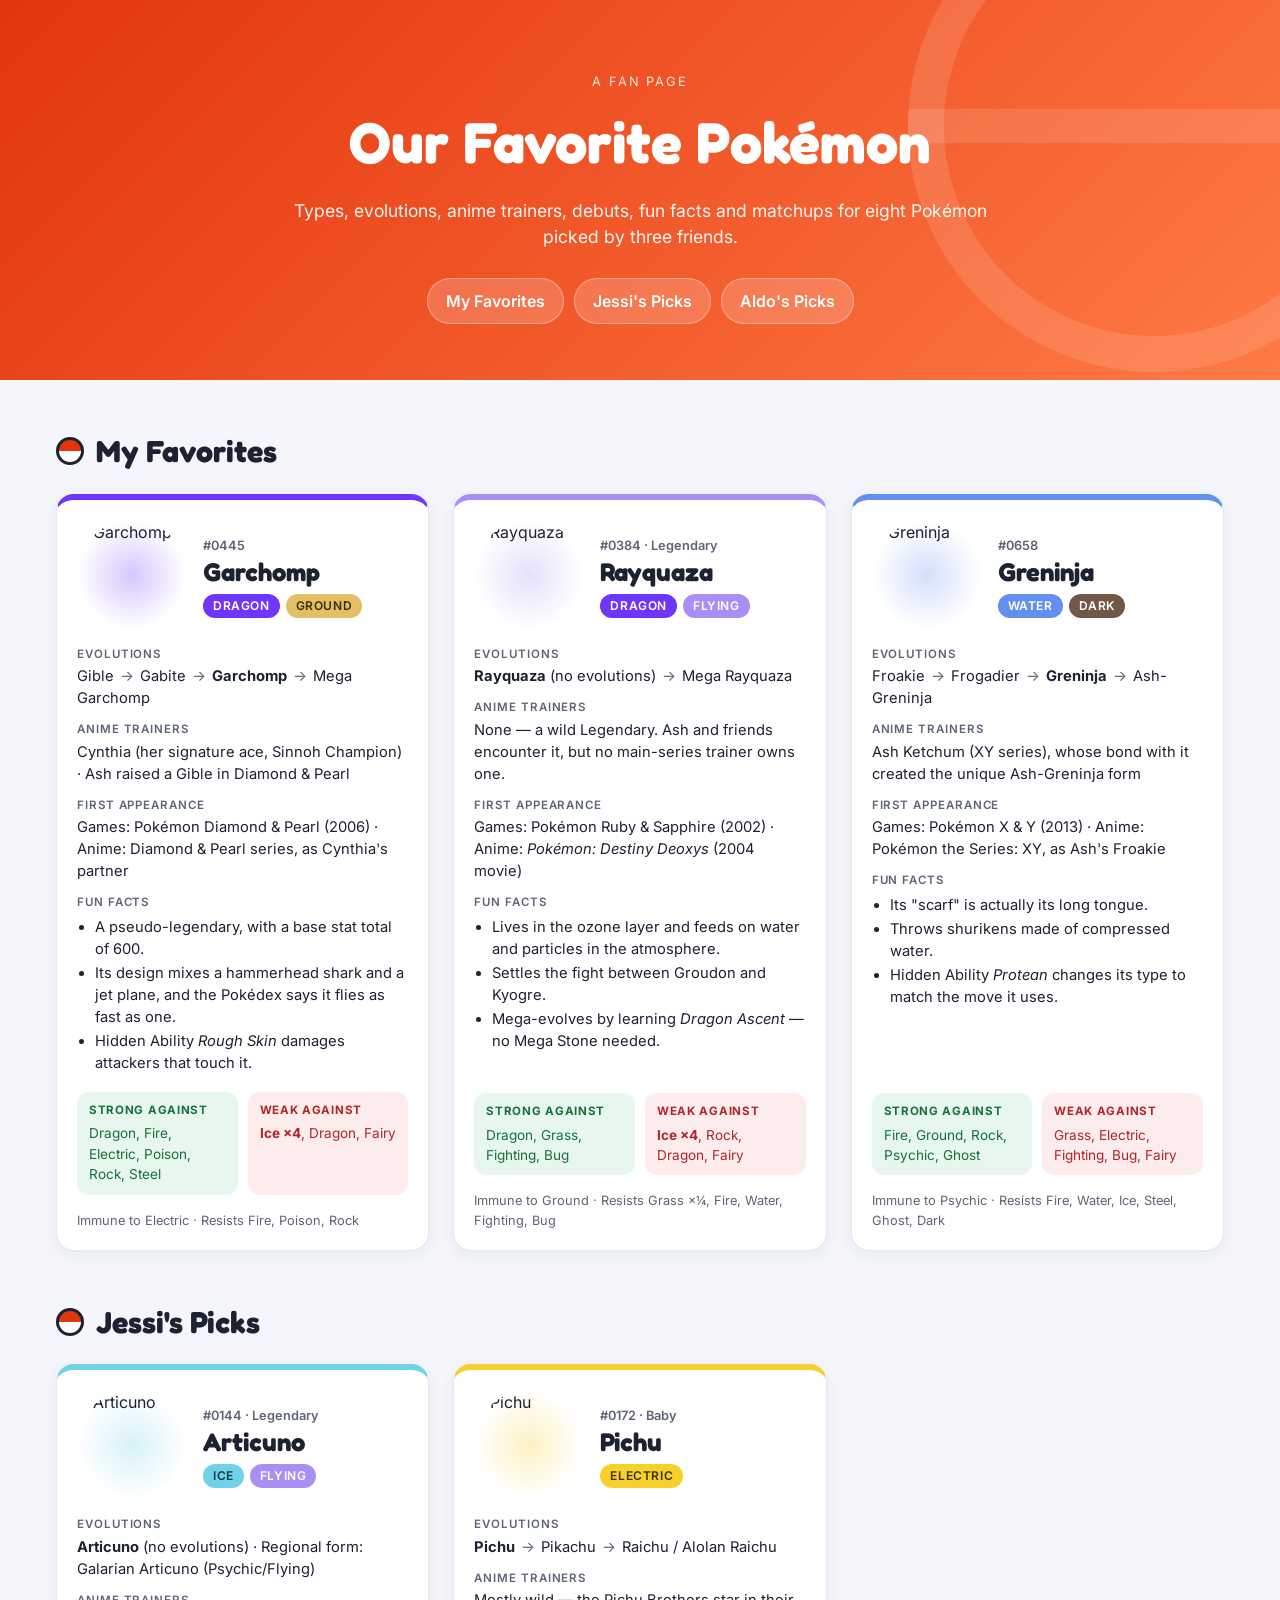
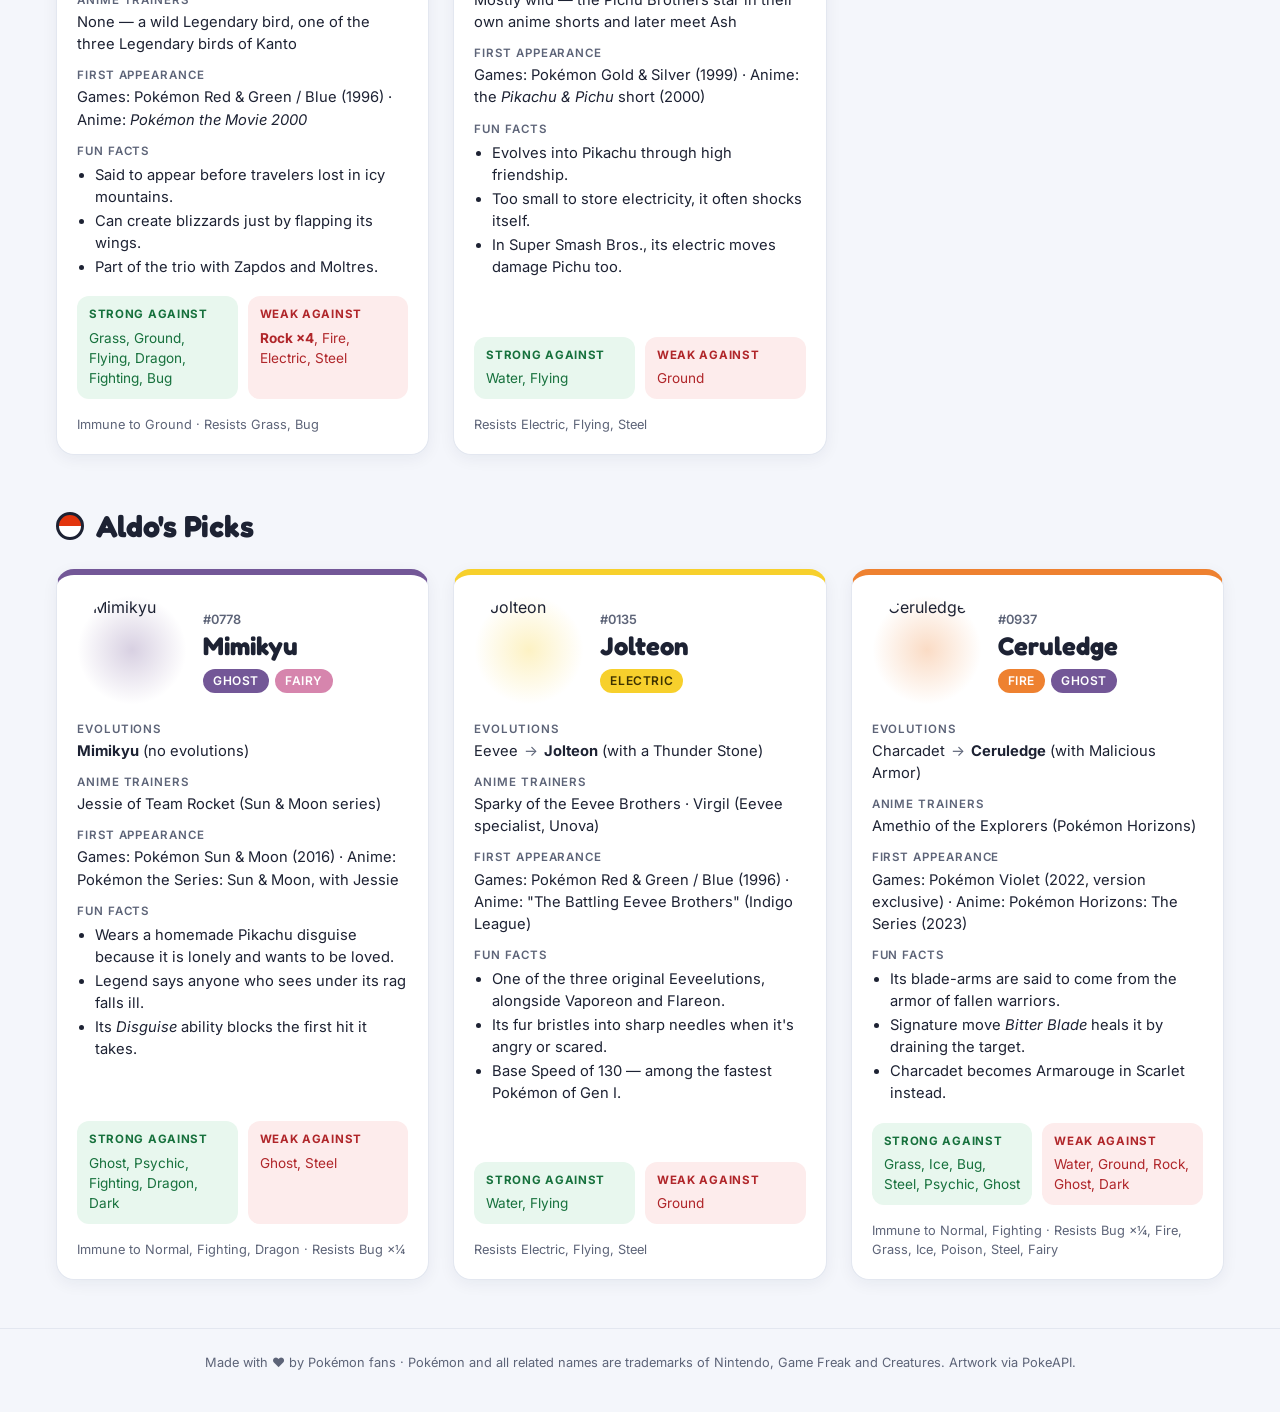
==== index.html @ 5d5c2213 "First commit" ====
<!DOCTYPE html>
<html lang="en">
<head>
  <meta charset="UTF-8" />
  <meta name="viewport" content="width=device-width, initial-scale=1.0" />
  <title>Our Favorite Pokémon</title>
  <link rel="preconnect" href="https://fonts.googleapis.com" />
  <link rel="preconnect" href="https://fonts.gstatic.com" crossorigin />
  <link href="https://fonts.googleapis.com/css2?family=Fredoka:wght@500;700&family=Inter:wght@400;600&display=swap" rel="stylesheet" />
  <link rel="stylesheet" href="styles.css" />
</head>
<body>

  <header class="hero">
    <div class="hero__inner">
      <p class="hero__eyebrow">A fan page</p>
      <h1>Our Favorite Pokémon</h1>
      <p class="hero__lead">Types, evolutions, anime trainers, debuts, fun facts and matchups for eight Pokémon picked by three friends.</p>
      <nav class="hero__nav">
        <a href="#mine">My Favorites</a>
        <a href="#jessi">Jessi's Picks</a>
        <a href="#aldo">Aldo's Picks</a>
      </nav>
    </div>
  </header>

  <main>

    <!-- ============ MY FAVORITES ============ -->
    <section id="mine" class="group">
      <h2 class="group__title">My Favorites</h2>
      <div class="grid">

        <!-- Garchomp -->
        <article class="card" style="--accent: var(--dragon)">
          <div class="card__top">
            <img src="https://raw.githubusercontent.com/PokeAPI/sprites/master/sprites/pokemon/other/official-artwork/445.png" alt="Garchomp" loading="lazy" />
            <div>
              <span class="dex">#0445</span>
              <h3>Garchomp</h3>
              <div class="types"><span class="type dragon">Dragon</span><span class="type ground">Ground</span></div>
            </div>
          </div>
          <dl class="info">
            <dt>Evolutions</dt>
            <dd class="evo">Gible <span>→</span> Gabite <span>→</span> <b>Garchomp</b> <span>→</span> Mega Garchomp</dd>
            <dt>Anime trainers</dt>
            <dd>Cynthia (her signature ace, Sinnoh Champion) · Ash raised a Gible in Diamond &amp; Pearl</dd>
            <dt>First appearance</dt>
            <dd>Games: Pokémon Diamond &amp; Pearl (2006) · Anime: Diamond &amp; Pearl series, as Cynthia's partner</dd>
            <dt>Fun facts</dt>
            <dd>
              <ul>
                <li>A pseudo-legendary, with a base stat total of 600.</li>
                <li>Its design mixes a hammerhead shark and a jet plane, and the Pokédex says it flies as fast as one.</li>
                <li>Hidden Ability <em>Rough Skin</em> damages attackers that touch it.</li>
              </ul>
            </dd>
          </dl>
          <div class="matchups">
            <div class="strong"><h4>Strong against</h4><p>Dragon, Fire, Electric, Poison, Rock, Steel</p></div>
            <div class="weak"><h4>Weak against</h4><p><b>Ice ×4</b>, Dragon, Fairy</p></div>
          </div>
          <p class="note">Immune to Electric · Resists Fire, Poison, Rock</p>
        </article>

        <!-- Rayquaza -->
        <article class="card" style="--accent: var(--flying)">
          <div class="card__top">
            <img src="https://raw.githubusercontent.com/PokeAPI/sprites/master/sprites/pokemon/other/official-artwork/384.png" alt="Rayquaza" loading="lazy" />
            <div>
              <span class="dex">#0384 · Legendary</span>
              <h3>Rayquaza</h3>
              <div class="types"><span class="type dragon">Dragon</span><span class="type flying">Flying</span></div>
            </div>
          </div>
          <dl class="info">
            <dt>Evolutions</dt>
            <dd class="evo"><b>Rayquaza</b> (no evolutions) <span>→</span> Mega Rayquaza</dd>
            <dt>Anime trainers</dt>
            <dd>None — a wild Legendary. Ash and friends encounter it, but no main-series trainer owns one.</dd>
            <dt>First appearance</dt>
            <dd>Games: Pokémon Ruby &amp; Sapphire (2002) · Anime: <em>Pokémon: Destiny Deoxys</em> (2004 movie)</dd>
            <dt>Fun facts</dt>
            <dd>
              <ul>
                <li>Lives in the ozone layer and feeds on water and particles in the atmosphere.</li>
                <li>Settles the fight between Groudon and Kyogre.</li>
                <li>Mega-evolves by learning <em>Dragon Ascent</em> — no Mega Stone needed.</li>
              </ul>
            </dd>
          </dl>
          <div class="matchups">
            <div class="strong"><h4>Strong against</h4><p>Dragon, Grass, Fighting, Bug</p></div>
            <div class="weak"><h4>Weak against</h4><p><b>Ice ×4</b>, Rock, Dragon, Fairy</p></div>
          </div>
          <p class="note">Immune to Ground · Resists Grass ×¼, Fire, Water, Fighting, Bug</p>
        </article>

        <!-- Greninja -->
        <article class="card" style="--accent: var(--water)">
          <div class="card__top">
            <img src="https://raw.githubusercontent.com/PokeAPI/sprites/master/sprites/pokemon/other/official-artwork/658.png" alt="Greninja" loading="lazy" />
            <div>
              <span class="dex">#0658</span>
              <h3>Greninja</h3>
              <div class="types"><span class="type water">Water</span><span class="type dark">Dark</span></div>
            </div>
          </div>
          <dl class="info">
            <dt>Evolutions</dt>
            <dd class="evo">Froakie <span>→</span> Frogadier <span>→</span> <b>Greninja</b> <span>→</span> Ash-Greninja</dd>
            <dt>Anime trainers</dt>
            <dd>Ash Ketchum (XY series), whose bond with it created the unique Ash-Greninja form</dd>
            <dt>First appearance</dt>
            <dd>Games: Pokémon X &amp; Y (2013) · Anime: Pokémon the Series: XY, as Ash's Froakie</dd>
            <dt>Fun facts</dt>
            <dd>
              <ul>
                <li>Its "scarf" is actually its long tongue.</li>
                <li>Throws shurikens made of compressed water.</li>
                <li>Hidden Ability <em>Protean</em> changes its type to match the move it uses.</li>
              </ul>
            </dd>
          </dl>
          <div class="matchups">
            <div class="strong"><h4>Strong against</h4><p>Fire, Ground, Rock, Psychic, Ghost</p></div>
            <div class="weak"><h4>Weak against</h4><p>Grass, Electric, Fighting, Bug, Fairy</p></div>
          </div>
          <p class="note">Immune to Psychic · Resists Fire, Water, Ice, Steel, Ghost, Dark</p>
        </article>

      </div>
    </section>

    <!-- ============ JESSI ============ -->
    <section id="jessi" class="group">
      <h2 class="group__title">Jessi's Picks</h2>
      <div class="grid">

        <!-- Articuno -->
        <article class="card" style="--accent: var(--ice)">
          <div class="card__top">
            <img src="https://raw.githubusercontent.com/PokeAPI/sprites/master/sprites/pokemon/other/official-artwork/144.png" alt="Articuno" loading="lazy" />
            <div>
              <span class="dex">#0144 · Legendary</span>
              <h3>Articuno</h3>
              <div class="types"><span class="type ice">Ice</span><span class="type flying">Flying</span></div>
            </div>
          </div>
          <dl class="info">
            <dt>Evolutions</dt>
            <dd class="evo"><b>Articuno</b> (no evolutions) · Regional form: Galarian Articuno (Psychic/Flying)</dd>
            <dt>Anime trainers</dt>
            <dd>None — a wild Legendary bird, one of the three Legendary birds of Kanto</dd>
            <dt>First appearance</dt>
            <dd>Games: Pokémon Red &amp; Green / Blue (1996) · Anime: <em>Pokémon the Movie 2000</em></dd>
            <dt>Fun facts</dt>
            <dd>
              <ul>
                <li>Said to appear before travelers lost in icy mountains.</li>
                <li>Can create blizzards just by flapping its wings.</li>
                <li>Part of the trio with Zapdos and Moltres.</li>
              </ul>
            </dd>
          </dl>
          <div class="matchups">
            <div class="strong"><h4>Strong against</h4><p>Grass, Ground, Flying, Dragon, Fighting, Bug</p></div>
            <div class="weak"><h4>Weak against</h4><p><b>Rock ×4</b>, Fire, Electric, Steel</p></div>
          </div>
          <p class="note">Immune to Ground · Resists Grass, Bug</p>
        </article>

        <!-- Pichu -->
        <article class="card" style="--accent: var(--electric)">
          <div class="card__top">
            <img src="https://raw.githubusercontent.com/PokeAPI/sprites/master/sprites/pokemon/other/official-artwork/172.png" alt="Pichu" loading="lazy" />
            <div>
              <span class="dex">#0172 · Baby</span>
              <h3>Pichu</h3>
              <div class="types"><span class="type electric">Electric</span></div>
            </div>
          </div>
          <dl class="info">
            <dt>Evolutions</dt>
            <dd class="evo"><b>Pichu</b> <span>→</span> Pikachu <span>→</span> Raichu / Alolan Raichu</dd>
            <dt>Anime trainers</dt>
            <dd>Mostly wild — the Pichu Brothers star in their own anime shorts and later meet Ash</dd>
            <dt>First appearance</dt>
            <dd>Games: Pokémon Gold &amp; Silver (1999) · Anime: the <em>Pikachu &amp; Pichu</em> short (2000)</dd>
            <dt>Fun facts</dt>
            <dd>
              <ul>
                <li>Evolves into Pikachu through high friendship.</li>
                <li>Too small to store electricity, it often shocks itself.</li>
                <li>In Super Smash Bros., its electric moves damage Pichu too.</li>
              </ul>
            </dd>
          </dl>
          <div class="matchups">
            <div class="strong"><h4>Strong against</h4><p>Water, Flying</p></div>
            <div class="weak"><h4>Weak against</h4><p>Ground</p></div>
          </div>
          <p class="note">Resists Electric, Flying, Steel</p>
        </article>

      </div>
    </section>

    <!-- ============ ALDO ============ -->
    <section id="aldo" class="group">
      <h2 class="group__title">Aldo's Picks</h2>
      <div class="grid">

        <!-- Mimikyu -->
        <article class="card" style="--accent: var(--ghost)">
          <div class="card__top">
            <img src="https://raw.githubusercontent.com/PokeAPI/sprites/master/sprites/pokemon/other/official-artwork/778.png" alt="Mimikyu" loading="lazy" />
            <div>
              <span class="dex">#0778</span>
              <h3>Mimikyu</h3>
              <div class="types"><span class="type ghost">Ghost</span><span class="type fairy">Fairy</span></div>
            </div>
          </div>
          <dl class="info">
            <dt>Evolutions</dt>
            <dd class="evo"><b>Mimikyu</b> (no evolutions)</dd>
            <dt>Anime trainers</dt>
            <dd>Jessie of Team Rocket (Sun &amp; Moon series)</dd>
            <dt>First appearance</dt>
            <dd>Games: Pokémon Sun &amp; Moon (2016) · Anime: Pokémon the Series: Sun &amp; Moon, with Jessie</dd>
            <dt>Fun facts</dt>
            <dd>
              <ul>
                <li>Wears a homemade Pikachu disguise because it is lonely and wants to be loved.</li>
                <li>Legend says anyone who sees under its rag falls ill.</li>
                <li>Its <em>Disguise</em> ability blocks the first hit it takes.</li>
              </ul>
            </dd>
          </dl>
          <div class="matchups">
            <div class="strong"><h4>Strong against</h4><p>Ghost, Psychic, Fighting, Dragon, Dark</p></div>
            <div class="weak"><h4>Weak against</h4><p>Ghost, Steel</p></div>
          </div>
          <p class="note">Immune to Normal, Fighting, Dragon · Resists Bug ×¼</p>
        </article>

        <!-- Jolteon -->
        <article class="card" style="--accent: var(--electric)">
          <div class="card__top">
            <img src="https://raw.githubusercontent.com/PokeAPI/sprites/master/sprites/pokemon/other/official-artwork/135.png" alt="Jolteon" loading="lazy" />
            <div>
              <span class="dex">#0135</span>
              <h3>Jolteon</h3>
              <div class="types"><span class="type electric">Electric</span></div>
            </div>
          </div>
          <dl class="info">
            <dt>Evolutions</dt>
            <dd class="evo">Eevee <span>→</span> <b>Jolteon</b> (with a Thunder Stone)</dd>
            <dt>Anime trainers</dt>
            <dd>Sparky of the Eevee Brothers · Virgil (Eevee specialist, Unova)</dd>
            <dt>First appearance</dt>
            <dd>Games: Pokémon Red &amp; Green / Blue (1996) · Anime: "The Battling Eevee Brothers" (Indigo League)</dd>
            <dt>Fun facts</dt>
            <dd>
              <ul>
                <li>One of the three original Eeveelutions, alongside Vaporeon and Flareon.</li>
                <li>Its fur bristles into sharp needles when it's angry or scared.</li>
                <li>Base Speed of 130 — among the fastest Pokémon of Gen I.</li>
              </ul>
            </dd>
          </dl>
          <div class="matchups">
            <div class="strong"><h4>Strong against</h4><p>Water, Flying</p></div>
            <div class="weak"><h4>Weak against</h4><p>Ground</p></div>
          </div>
          <p class="note">Resists Electric, Flying, Steel</p>
        </article>

        <!-- Ceruledge -->
        <article class="card" style="--accent: var(--fire)">
          <div class="card__top">
            <img src="https://raw.githubusercontent.com/PokeAPI/sprites/master/sprites/pokemon/other/official-artwork/937.png" alt="Ceruledge" loading="lazy" />
            <div>
              <span class="dex">#0937</span>
              <h3>Ceruledge</h3>
              <div class="types"><span class="type fire">Fire</span><span class="type ghost">Ghost</span></div>
            </div>
          </div>
          <dl class="info">
            <dt>Evolutions</dt>
            <dd class="evo">Charcadet <span>→</span> <b>Ceruledge</b> (with Malicious Armor)</dd>
            <dt>Anime trainers</dt>
            <dd>Amethio of the Explorers (Pokémon Horizons)</dd>
            <dt>First appearance</dt>
            <dd>Games: Pokémon Violet (2022, version exclusive) · Anime: Pokémon Horizons: The Series (2023)</dd>
            <dt>Fun facts</dt>
            <dd>
              <ul>
                <li>Its blade-arms are said to come from the armor of fallen warriors.</li>
                <li>Signature move <em>Bitter Blade</em> heals it by draining the target.</li>
                <li>Charcadet becomes Armarouge in Scarlet instead.</li>
              </ul>
            </dd>
          </dl>
          <div class="matchups">
            <div class="strong"><h4>Strong against</h4><p>Grass, Ice, Bug, Steel, Psychic, Ghost</p></div>
            <div class="weak"><h4>Weak against</h4><p>Water, Ground, Rock, Ghost, Dark</p></div>
          </div>
          <p class="note">Immune to Normal, Fighting · Resists Bug ×¼, Fire, Grass, Ice, Poison, Steel, Fairy</p>
        </article>

      </div>
    </section>

  </main>

  <footer class="footer">
    Made with ❤️ by Pokémon fans · Pokémon and all related names are trademarks of Nintendo, Game Freak and Creatures. Artwork via PokeAPI.
  </footer>

</body>
</html>
---- styles.css ----
/* ---------- Tokens ---------- */
:root {
  --bg: #f4f6fb;
  --surface: #ffffff;
  --text: #1d2233;
  --muted: #5d6478;
  --border: #e3e7f0;
  --hero-from: #e3350d;
  --hero-to: #ff7a45;
  --strong-bg: #e8f7ee;
  --strong-text: #17713d;
  --weak-bg: #fdecec;
  --weak-text: #b0262a;

  /* Type colors */
  --dragon: #6f35fc;
  --ground: #e2bf65;
  --flying: #a98ff3;
  --water: #6390f0;
  --dark: #705746;
  --ice: #6fd2e6;
  --electric: #f7d02c;
  --ghost: #735797;
  --fairy: #d685ad;
  --fire: #ee8130;
}

@media (prefers-color-scheme: dark) {
  :root {
    --bg: #12141c;
    --surface: #1c1f2b;
    --text: #eef0f6;
    --muted: #a3a9bb;
    --border: #2c3142;
    --strong-bg: #15301f;
    --strong-text: #7fe0a3;
    --weak-bg: #3a1a1c;
    --weak-text: #ff9a9c;
  }
}

/* ---------- Base ---------- */
* { box-sizing: border-box; }

body {
  margin: 0;
  font-family: "Inter", system-ui, sans-serif;
  background: var(--bg);
  color: var(--text);
  line-height: 1.5;
}

h1, h2, h3, h4 { font-family: "Fredoka", "Inter", sans-serif; margin: 0; }

html { scroll-behavior: smooth; }

/* ---------- Hero ---------- */
.hero {
  background: linear-gradient(135deg, var(--hero-from), var(--hero-to));
  color: #fff;
  padding: 72px 16px 56px;
  text-align: center;
  position: relative;
  overflow: hidden;
}

/* Pokéball watermark */
.hero::after {
  content: "";
  position: absolute;
  width: 420px;
  height: 420px;
  right: -120px;
  top: -120px;
  border-radius: 50%;
  border: 36px solid rgba(255, 255, 255, 0.12);
  background: linear-gradient(transparent 46%, rgba(255, 255, 255, 0.12) 46%, rgba(255, 255, 255, 0.12) 54%, transparent 54%);
}

.hero__inner { max-width: 720px; margin: 0 auto; position: relative; z-index: 1; }
.hero__eyebrow { text-transform: uppercase; letter-spacing: .15em; font-size: .8rem; opacity: .85; margin: 0 0 8px; }
.hero h1 { font-size: clamp(2.2rem, 6vw, 3.6rem); }
.hero__lead { font-size: 1.1rem; opacity: .95; margin: 12px 0 28px; }

.hero__nav { display: flex; gap: 10px; justify-content: center; flex-wrap: wrap; }
.hero__nav a {
  color: #fff;
  text-decoration: none;
  font-weight: 600;
  padding: 10px 18px;
  border-radius: 999px;
  background: rgba(255, 255, 255, 0.18);
  border: 1px solid rgba(255, 255, 255, 0.35);
  transition: background .2s;
}
.hero__nav a:hover { background: rgba(255, 255, 255, 0.32); }

/* ---------- Groups ---------- */
main { max-width: 1200px; margin: 0 auto; padding: 0 16px 48px; }

.group { padding-top: 48px; }
.group__title {
  font-size: 1.9rem;
  margin-bottom: 20px;
  display: flex;
  align-items: center;
  gap: 12px;
}
.group__title::before {
  content: "";
  width: 22px; height: 22px;
  border-radius: 50%;
  background: linear-gradient(var(--hero-from) 50%, #fff 50%);
  border: 3px solid var(--text);
  flex-shrink: 0;
}

.grid {
  display: grid;
  grid-template-columns: repeat(auto-fill, minmax(320px, 1fr));
  gap: 24px;
}

/* ---------- Card ---------- */
.card {
  background: var(--surface);
  border: 1px solid var(--border);
  border-top: 6px solid var(--accent);
  border-radius: 18px;
  padding: 20px;
  display: flex;
  flex-direction: column;
  gap: 16px;
  box-shadow: 0 4px 16px rgba(20, 30, 60, 0.06);
  transition: transform .2s, box-shadow .2s;
}
.card:hover { transform: translateY(-4px); box-shadow: 0 10px 28px rgba(20, 30, 60, 0.12); }

.card__top { display: flex; align-items: center; gap: 16px; }
.card__top img {
  width: 110px; height: 110px;
  object-fit: contain;
  flex-shrink: 0;
  border-radius: 50%;
  background: radial-gradient(circle, color-mix(in srgb, var(--accent) 28%, transparent) 0%, transparent 70%);
}
.card h3 { font-size: 1.6rem; line-height: 1.1; margin: 2px 0 8px; }
.dex { font-size: .8rem; color: var(--muted); font-weight: 600; }

.types { display: flex; gap: 6px; flex-wrap: wrap; }
.type {
  font-size: .75rem;
  font-weight: 600;
  text-transform: uppercase;
  letter-spacing: .05em;
  padding: 3px 10px;
  border-radius: 999px;
  color: #fff;
}
.type.dragon   { background: var(--dragon); }
.type.ground   { background: var(--ground); color: #3b2f0b; }
.type.flying   { background: var(--flying); }
.type.water    { background: var(--water); }
.type.dark     { background: var(--dark); }
.type.ice      { background: var(--ice); color: #0b3a44; }
.type.electric { background: var(--electric); color: #3d3200; }
.type.ghost    { background: var(--ghost); }
.type.fairy    { background: var(--fairy); }
.type.fire     { background: var(--fire); }

/* ---------- Info list ---------- */
.info { margin: 0; font-size: .92rem; }
.info dt {
  font-weight: 600;
  font-size: .72rem;
  text-transform: uppercase;
  letter-spacing: .08em;
  color: var(--muted);
  margin-top: 12px;
}
.info dt:first-child { margin-top: 0; }
.info dd { margin: 2px 0 0; }
.info ul { margin: 4px 0 0; padding-left: 18px; }
.info li { margin-bottom: 2px; }
.evo span { color: var(--muted); padding: 0 2px; }

/* ---------- Matchups ---------- */
.matchups { display: grid; grid-template-columns: 1fr 1fr; gap: 10px; margin-top: auto; }
.matchups > div { border-radius: 12px; padding: 10px 12px; font-size: .85rem; }
.matchups h4 { font-family: "Inter", sans-serif; font-size: .72rem; text-transform: uppercase; letter-spacing: .06em; margin-bottom: 4px; }
.matchups p { margin: 0; }
.strong { background: var(--strong-bg); color: var(--strong-text); }
.weak   { background: var(--weak-bg);   color: var(--weak-text); }

.note { margin: 0; font-size: .8rem; color: var(--muted); }

/* ---------- Footer ---------- */
.footer {
  text-align: center;
  font-size: .8rem;
  color: var(--muted);
  padding: 24px 16px 40px;
  border-top: 1px solid var(--border);
}

@media (max-width: 400px) {
  .grid { grid-template-columns: 1fr; }
  .card__top img { width: 84px; height: 84px; }
}
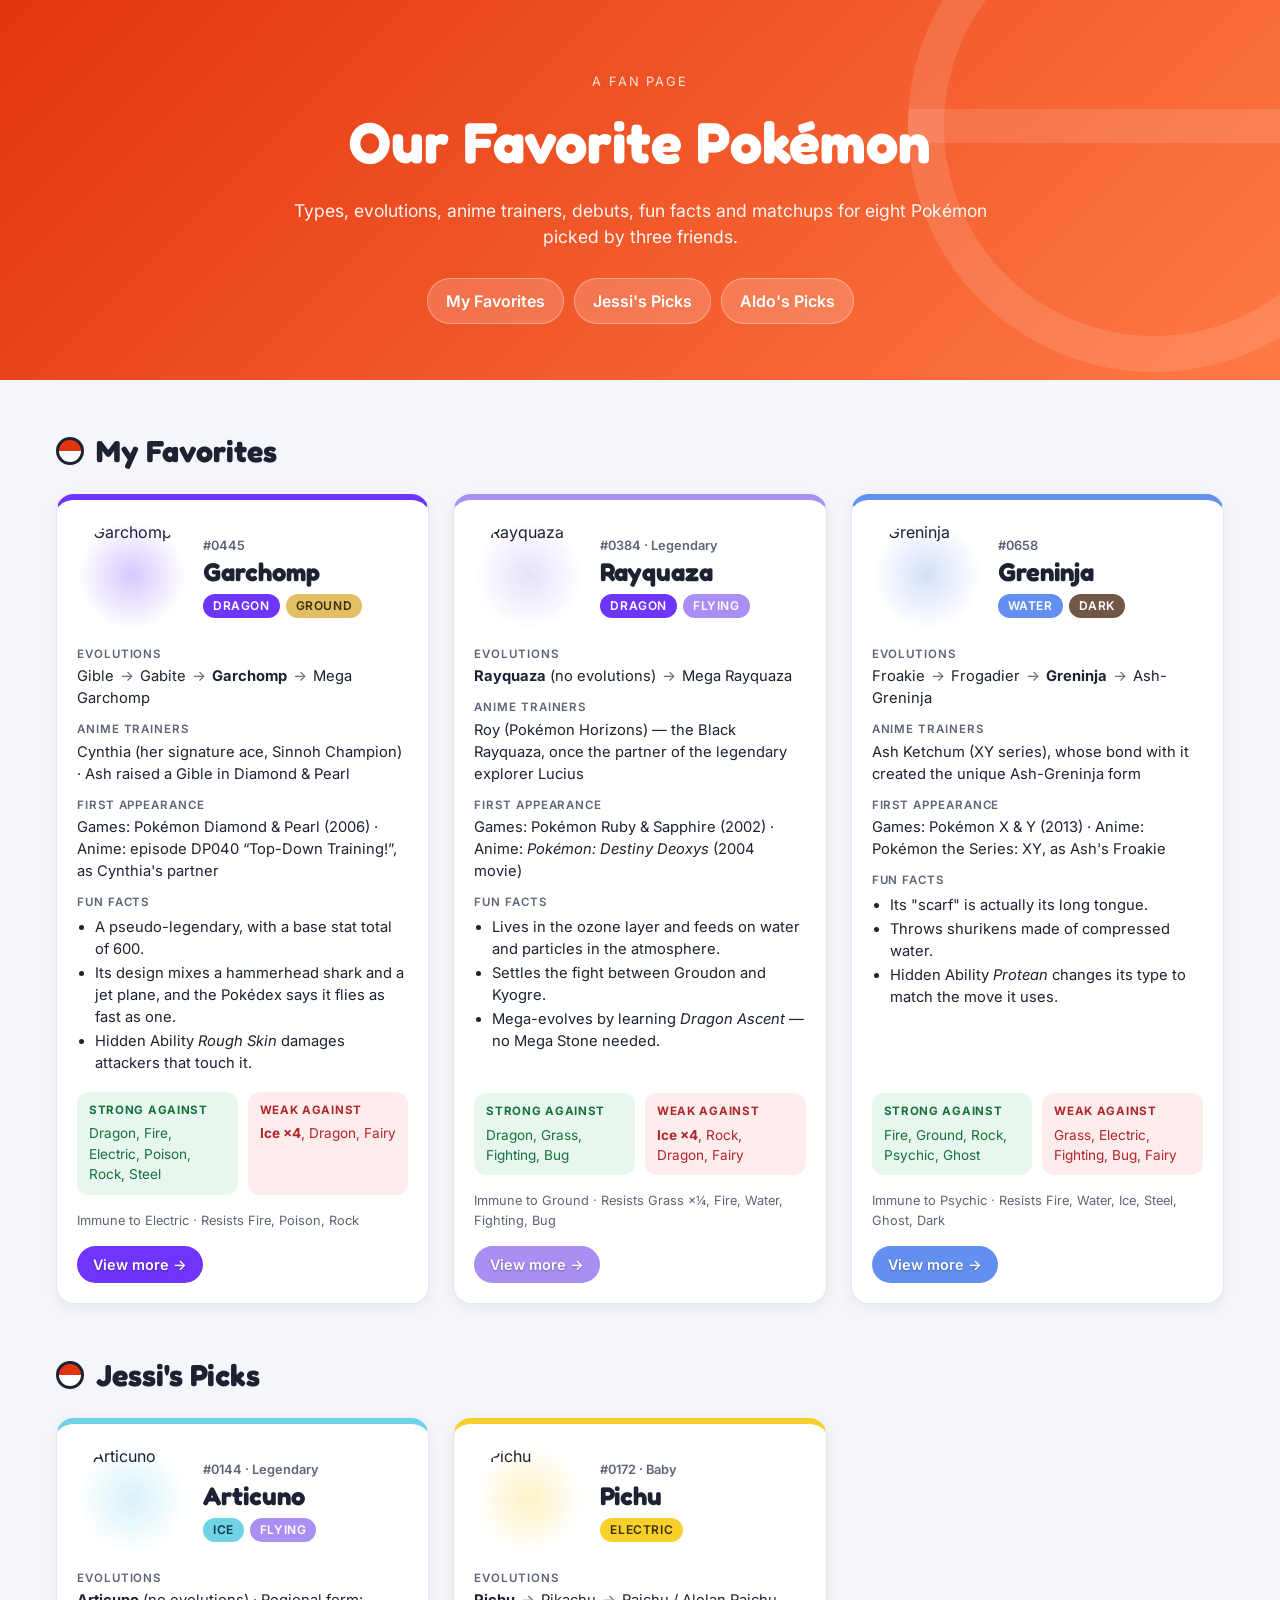
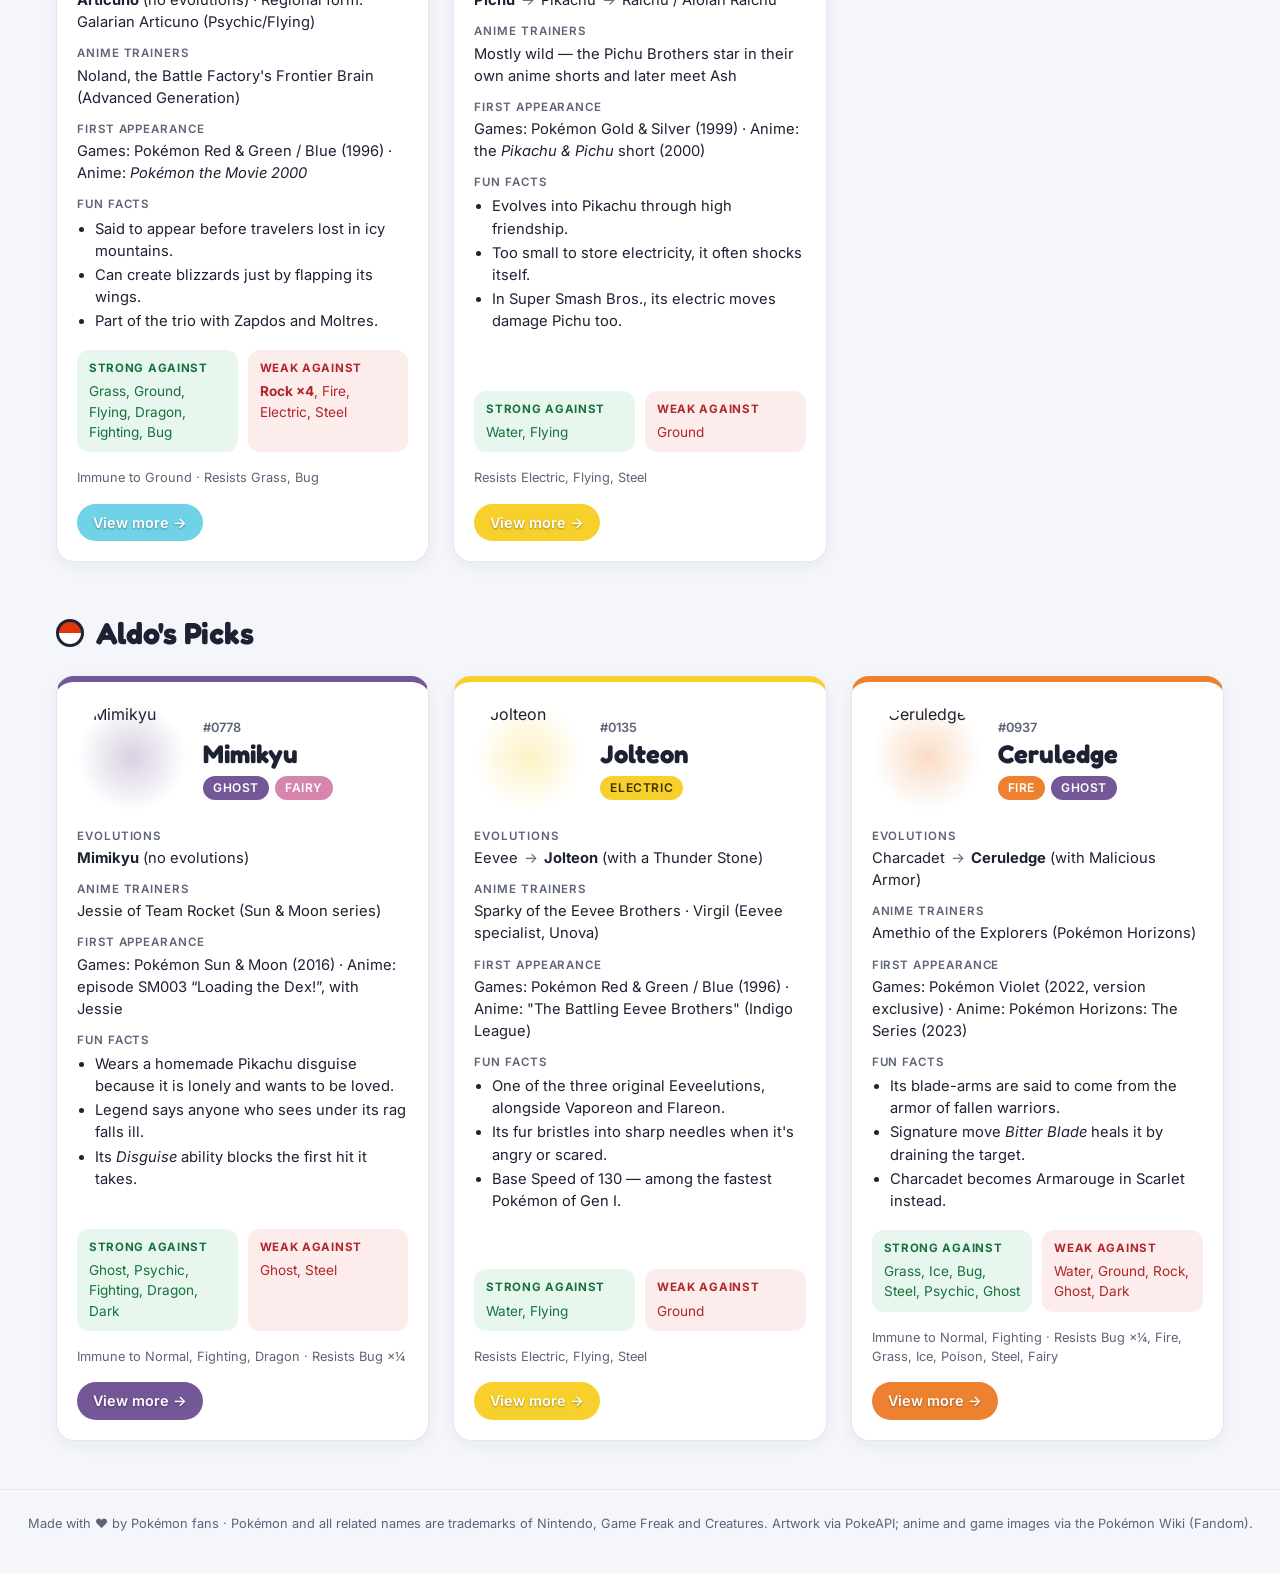
==== commit dfd633d0: "Pokemon Detailed Pages" ====
--- a/index.html
+++ b/index.html
@@ -47,7 +47,7 @@
             <dt>Anime trainers</dt>
             <dd>Cynthia (her signature ace, Sinnoh Champion) · Ash raised a Gible in Diamond &amp; Pearl</dd>
             <dt>First appearance</dt>
-            <dd>Games: Pokémon Diamond &amp; Pearl (2006) · Anime: Diamond &amp; Pearl series, as Cynthia's partner</dd>
+            <dd>Games: Pokémon Diamond &amp; Pearl (2006) · Anime: episode DP040 “Top-Down Training!”, as Cynthia's partner</dd>
             <dt>Fun facts</dt>
             <dd>
               <ul>
@@ -62,6 +62,7 @@
             <div class="weak"><h4>Weak against</h4><p><b>Ice ×4</b>, Dragon, Fairy</p></div>
           </div>
           <p class="note">Immune to Electric · Resists Fire, Poison, Rock</p>
+          <a class="more" href="pokemon/garchomp.html">View more <span aria-hidden="true">→</span></a>
         </article>
 
         <!-- Rayquaza -->
@@ -78,7 +79,7 @@
             <dt>Evolutions</dt>
             <dd class="evo"><b>Rayquaza</b> (no evolutions) <span>→</span> Mega Rayquaza</dd>
             <dt>Anime trainers</dt>
-            <dd>None — a wild Legendary. Ash and friends encounter it, but no main-series trainer owns one.</dd>
+            <dd>Roy (Pokémon Horizons) — the Black Rayquaza, once the partner of the legendary explorer Lucius</dd>
             <dt>First appearance</dt>
             <dd>Games: Pokémon Ruby &amp; Sapphire (2002) · Anime: <em>Pokémon: Destiny Deoxys</em> (2004 movie)</dd>
             <dt>Fun facts</dt>
@@ -95,6 +96,7 @@
             <div class="weak"><h4>Weak against</h4><p><b>Ice ×4</b>, Rock, Dragon, Fairy</p></div>
           </div>
           <p class="note">Immune to Ground · Resists Grass ×¼, Fire, Water, Fighting, Bug</p>
+          <a class="more" href="pokemon/rayquaza.html">View more <span aria-hidden="true">→</span></a>
         </article>
 
         <!-- Greninja -->
@@ -128,6 +130,7 @@
             <div class="weak"><h4>Weak against</h4><p>Grass, Electric, Fighting, Bug, Fairy</p></div>
           </div>
           <p class="note">Immune to Psychic · Resists Fire, Water, Ice, Steel, Ghost, Dark</p>
+          <a class="more" href="pokemon/greninja.html">View more <span aria-hidden="true">→</span></a>
         </article>
 
       </div>
@@ -152,7 +155,7 @@
             <dt>Evolutions</dt>
             <dd class="evo"><b>Articuno</b> (no evolutions) · Regional form: Galarian Articuno (Psychic/Flying)</dd>
             <dt>Anime trainers</dt>
-            <dd>None — a wild Legendary bird, one of the three Legendary birds of Kanto</dd>
+            <dd>Noland, the Battle Factory's Frontier Brain (Advanced Generation)</dd>
             <dt>First appearance</dt>
             <dd>Games: Pokémon Red &amp; Green / Blue (1996) · Anime: <em>Pokémon the Movie 2000</em></dd>
             <dt>Fun facts</dt>
@@ -169,6 +172,7 @@
             <div class="weak"><h4>Weak against</h4><p><b>Rock ×4</b>, Fire, Electric, Steel</p></div>
           </div>
           <p class="note">Immune to Ground · Resists Grass, Bug</p>
+          <a class="more" href="pokemon/articuno.html">View more <span aria-hidden="true">→</span></a>
         </article>
 
         <!-- Pichu -->
@@ -202,6 +206,7 @@
             <div class="weak"><h4>Weak against</h4><p>Ground</p></div>
           </div>
           <p class="note">Resists Electric, Flying, Steel</p>
+          <a class="more" href="pokemon/pichu.html">View more <span aria-hidden="true">→</span></a>
         </article>
 
       </div>
@@ -228,7 +233,7 @@
             <dt>Anime trainers</dt>
             <dd>Jessie of Team Rocket (Sun &amp; Moon series)</dd>
             <dt>First appearance</dt>
-            <dd>Games: Pokémon Sun &amp; Moon (2016) · Anime: Pokémon the Series: Sun &amp; Moon, with Jessie</dd>
+            <dd>Games: Pokémon Sun &amp; Moon (2016) · Anime: episode SM003 “Loading the Dex!”, with Jessie</dd>
             <dt>Fun facts</dt>
             <dd>
               <ul>
@@ -243,6 +248,7 @@
             <div class="weak"><h4>Weak against</h4><p>Ghost, Steel</p></div>
           </div>
           <p class="note">Immune to Normal, Fighting, Dragon · Resists Bug ×¼</p>
+          <a class="more" href="pokemon/mimikyu.html">View more <span aria-hidden="true">→</span></a>
         </article>
 
         <!-- Jolteon -->
@@ -276,6 +282,7 @@
             <div class="weak"><h4>Weak against</h4><p>Ground</p></div>
           </div>
           <p class="note">Resists Electric, Flying, Steel</p>
+          <a class="more" href="pokemon/jolteon.html">View more <span aria-hidden="true">→</span></a>
         </article>
 
         <!-- Ceruledge -->
@@ -309,6 +316,7 @@
             <div class="weak"><h4>Weak against</h4><p>Water, Ground, Rock, Ghost, Dark</p></div>
           </div>
           <p class="note">Immune to Normal, Fighting · Resists Bug ×¼, Fire, Grass, Ice, Poison, Steel, Fairy</p>
+          <a class="more" href="pokemon/ceruledge.html">View more <span aria-hidden="true">→</span></a>
         </article>
 
       </div>
@@ -317,7 +325,7 @@
   </main>
 
   <footer class="footer">
-    Made with ❤️ by Pokémon fans · Pokémon and all related names are trademarks of Nintendo, Game Freak and Creatures. Artwork via PokeAPI.
+    Made with ❤️ by Pokémon fans · Pokémon and all related names are trademarks of Nintendo, Game Freak and Creatures. Artwork via PokeAPI; anime and game images via the Pokémon Wiki (Fandom).
   </footer>
 
 </body>
--- a/styles.css
+++ b/styles.css
@@ -194,6 +194,140 @@
 
 .note { margin: 0; font-size: .8rem; color: var(--muted); }
 
+.more {
+  align-self: flex-start;
+  font-weight: 600;
+  font-size: .9rem;
+  text-decoration: none;
+  color: #fff;
+  background: var(--accent);
+  padding: 8px 16px;
+  border-radius: 999px;
+  text-shadow: 0 1px 2px rgba(0, 0, 0, .35);
+  transition: filter .2s, transform .2s;
+}
+.more:hover { filter: brightness(1.1); transform: translateX(3px); }
+
+/* =========================================================
+   Detail pages (pokemon/*.html)
+   ========================================================= */
+.muted { color: var(--muted); }
+
+.detail-hero {
+  background:
+    radial-gradient(circle at 80% 40%, color-mix(in srgb, var(--accent) 55%, transparent), transparent 60%),
+    linear-gradient(135deg, #1d2233, color-mix(in srgb, var(--accent) 70%, #1d2233));
+  color: #fff;
+  padding: 24px 16px 32px;
+}
+.detail-hero__inner { max-width: 1100px; margin: 0 auto; }
+.back {
+  color: #fff;
+  text-decoration: none;
+  font-weight: 600;
+  opacity: .85;
+}
+.back:hover { opacity: 1; text-decoration: underline; }
+.detail-hero__main { display: flex; align-items: center; gap: 24px; margin: 16px 0 20px; flex-wrap: wrap; }
+.detail-hero__art { width: 200px; height: 200px; object-fit: contain; filter: drop-shadow(0 10px 24px rgba(0, 0, 0, .35)); }
+.detail-hero h1 { font-size: clamp(2.4rem, 7vw, 4rem); line-height: 1; margin: 4px 0 12px; }
+.detail-hero .dex { color: rgba(255, 255, 255, .75); }
+
+.detail-nav { display: flex; gap: 8px; flex-wrap: wrap; }
+.detail-nav a {
+  color: #fff;
+  text-decoration: none;
+  font-size: .9rem;
+  font-weight: 600;
+  padding: 8px 14px;
+  border-radius: 999px;
+  background: rgba(255, 255, 255, .14);
+  border: 1px solid rgba(255, 255, 255, .3);
+}
+.detail-nav a:hover { background: rgba(255, 255, 255, .26); }
+
+.detail-main { max-width: 1100px; margin: 0 auto; padding: 32px 16px 48px; display: grid; gap: 28px; }
+
+.panel {
+  background: var(--surface);
+  border: 1px solid var(--border);
+  border-top: 6px solid var(--accent);
+  border-radius: 18px;
+  padding: 24px;
+  scroll-margin-top: 16px;
+}
+.panel h2 { font-size: 1.7rem; margin-bottom: 16px; }
+.panel .sub { font-size: 1.15rem; margin: 24px 0 8px; }
+.panel .sub:first-of-type { margin-top: 0; }
+
+/* Evolution line */
+.evo-line { display: flex; align-items: center; justify-content: center; flex-wrap: wrap; gap: 8px; }
+.evo-stage { margin: 0; text-align: center; width: 150px; }
+.evo-stage img {
+  width: 130px; height: 130px; object-fit: contain;
+  border-radius: 50%;
+  background: color-mix(in srgb, var(--accent) 12%, var(--bg));
+  padding: 8px;
+}
+.evo-stage figcaption { font-family: "Fredoka", sans-serif; font-weight: 500; margin-top: 6px; }
+.evo-stage--current img { outline: 3px solid var(--accent); outline-offset: 3px; }
+.evo-arrow { display: flex; flex-direction: column; align-items: center; color: var(--muted); font-size: .78rem; font-weight: 600; text-align: center; max-width: 96px; }
+.evo-arrow::before { content: "→"; font-size: 1.8rem; line-height: 1; color: var(--accent); }
+.evo-branch { display: flex; flex-direction: column; gap: 8px; }
+.evo-branch .evo-stage img { width: 96px; height: 96px; }
+
+/* Trainers */
+.trainer {
+  display: grid;
+  grid-template-columns: 140px 1fr 260px;
+  gap: 20px;
+  align-items: center;
+  padding: 16px;
+  border-radius: 14px;
+  background: color-mix(in srgb, var(--accent) 6%, var(--surface));
+  border: 1px solid var(--border);
+}
+.trainer + .trainer { margin-top: 16px; }
+.trainer__portrait img {
+  width: 140px; height: 140px;
+  object-fit: cover; object-position: top;
+  border-radius: 50%;
+  border: 4px solid var(--accent);
+  background: var(--bg);
+}
+.trainer h3 { font-size: 1.4rem; }
+.trainer__role { margin: 2px 0 8px; font-size: .85rem; font-weight: 600; color: var(--muted); }
+.trainer__body p:last-child { margin: 0; }
+.trainer__partner { margin: 0; }
+.trainer__partner img { width: 100%; aspect-ratio: 16 / 10; object-fit: cover; border-radius: 10px; }
+.trainer__partner figcaption, .shot figcaption, .boxart figcaption { font-size: .8rem; color: var(--muted); margin-top: 6px; }
+
+/* Galleries */
+.gallery { display: grid; grid-template-columns: repeat(auto-fill, minmax(260px, 1fr)); gap: 16px; }
+.shot { margin: 0; }
+.shot img { width: 100%; aspect-ratio: 16 / 9; object-fit: cover; border-radius: 10px; background: var(--bg); }
+
+.gallery--games { grid-template-columns: repeat(auto-fill, minmax(170px, 1fr)); }
+.boxart { margin: 0; text-align: center; }
+.boxart img {
+  width: 100%; aspect-ratio: 1 / 1; object-fit: contain;
+  border-radius: 10px;
+  background: color-mix(in srgb, var(--accent) 10%, var(--bg));
+  padding: 8px;
+}
+.sprite img { image-rendering: pixelated; padding: 24px; }
+
+.footer a { color: inherit; }
+
+@media (max-width: 760px) {
+  .trainer { grid-template-columns: 1fr; text-align: center; justify-items: center; }
+  .trainer__partner { width: 100%; }
+  .detail-hero__art { width: 150px; height: 150px; }
+  .evo-arrow::before { transform: rotate(90deg); }
+  .evo-line { flex-direction: column; }
+  .evo-branch { flex-direction: row; }
+}
+
 /* ---------- Footer ---------- */
 .footer {
   text-align: center;
